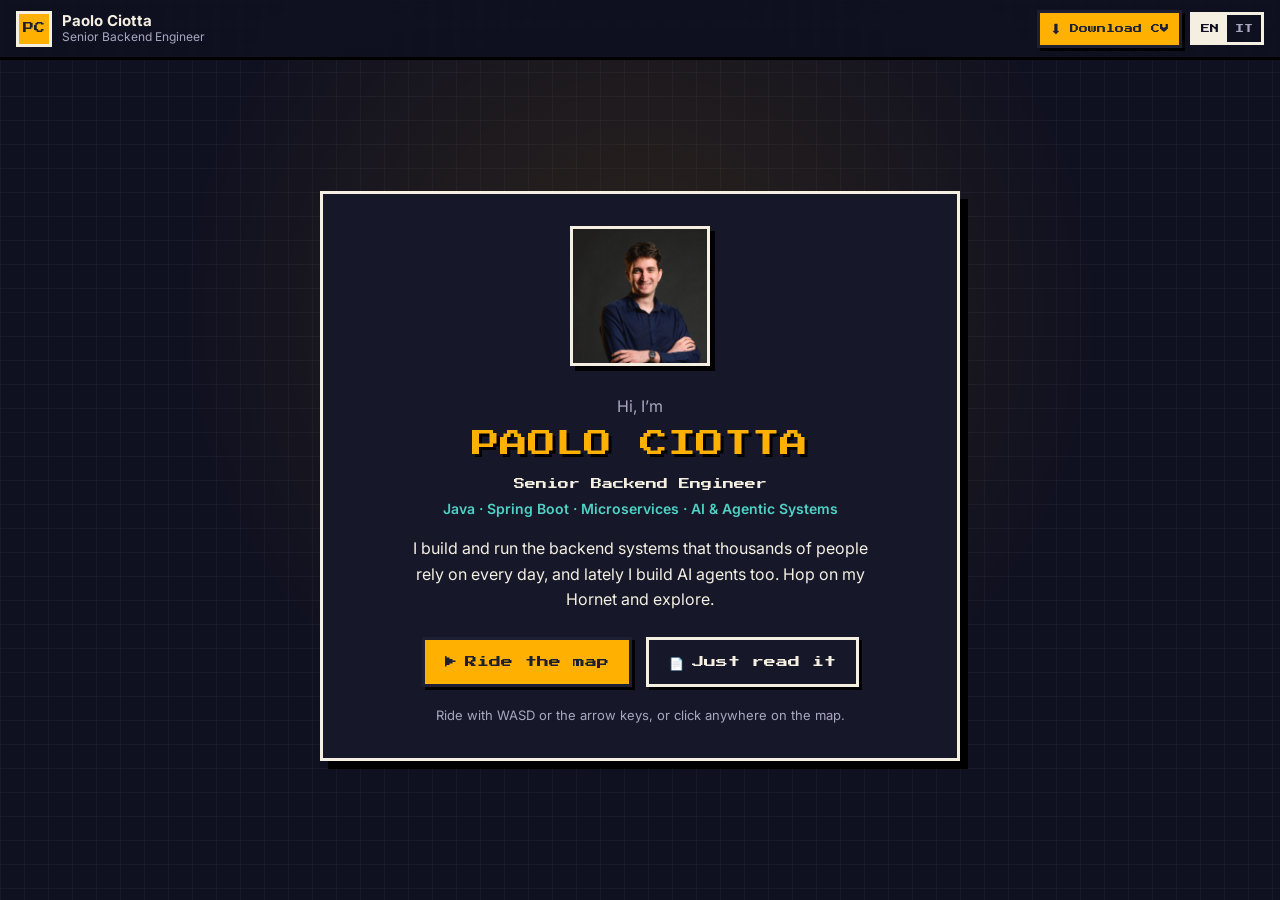
==== index.html @ 4929df4e "Personal website: pixel-art map, case studies and AI assistant - Static site (vanilla JS + Canvas): " ====
<!doctype html>
<html lang="en">
<head>
  <meta charset="utf-8">
  <meta name="viewport" content="width=device-width, initial-scale=1, viewport-fit=cover">
  <title>Paolo Ciotta · Senior Backend Engineer</title>
  <meta name="description" content="Paolo Ciotta, Senior Backend Engineer: Java, Spring Boot, microservices, AI and agentic systems. Ride a Hornet 750 around the map to discover experience, projects and passions.">
  <meta property="og:title" content="Paolo Ciotta · Senior Backend Engineer">
  <meta property="og:description" content="Java · Spring Boot · Microservices · AI & Agentic Systems. Hop on the bike and explore.">
  <meta property="og:image" content="assets/img/og.jpg">
  <meta property="og:type" content="website">
  <meta name="theme-color" content="#0f1020">
  <link rel="icon" href="data:image/svg+xml,<svg xmlns='http://www.w3.org/2000/svg' viewBox='0 0 100 100'><text y='.9em' font-size='90'>🏍️</text></svg>">
  <link rel="preconnect" href="https://fonts.googleapis.com">
  <link rel="preconnect" href="https://fonts.gstatic.com" crossorigin>
  <link href="https://fonts.googleapis.com/css2?family=Inter:wght@400;500;600;700&family=Press+Start+2P&display=swap" rel="stylesheet">
  <link rel="stylesheet" href="css/style.css">
</head>
<body class="mode-start">

  <!-- Top bar: always visible -->
  <header class="topbar">
    <a class="brand" href="#" data-action="home" aria-label="Paolo Ciotta">
      <span class="brand-mark">PC</span>
      <span class="brand-text"><strong>Paolo Ciotta</strong><small data-i18n="role"></small></span>
    </a>
    <nav class="topbar-actions">
      <button class="btn btn-ghost only-game" data-action="menu" aria-haspopup="true"><span aria-hidden="true">🗺️</span> <span class="lbl" data-i18n="map"></span></button>
      <button class="btn btn-ghost only-game" data-action="classic"><span aria-hidden="true">📄</span> <span class="lbl" data-i18n="classic"></span></button>
      <button class="btn btn-ghost only-classic" data-action="ride"><span aria-hidden="true">🏍️</span> <span class="lbl" data-i18n="ride"></span></button>
      <a class="btn btn-accent" data-cv download><span aria-hidden="true">⬇</span> <span class="lbl" data-i18n="cv"></span></a>
      <div class="lang" role="group" aria-label="Language">
        <button data-lang="en">EN</button><button data-lang="it">IT</button>
      </div>
    </nav>
  </header>

  <!-- Start screen -->
  <section class="start" id="start" aria-labelledby="start-title">
    <div class="start-card">
      <img class="start-photo" src="assets/img/paolo.jpg" alt="Paolo Ciotta" width="140" height="140">
      <p class="start-kicker" data-i18n="hello"></p>
      <h1 id="start-title">PAOLO CIOTTA</h1>
      <p class="start-role" data-i18n="role"></p>
      <p class="start-stack">Java · Spring Boot · Microservices · AI &amp; Agentic Systems</p>
      <p class="start-pitch" data-i18n="pitch"></p>
      <div class="start-buttons">
        <button class="btn btn-accent btn-big" data-action="ride">▶ <span data-i18n="rideCta"></span></button>
        <button class="btn btn-ghost btn-big" data-action="classic">📄 <span data-i18n="classicCta"></span></button>
      </div>
      <p class="start-hint" data-i18n-device="startHint"></p>
    </div>
  </section>

  <!-- Game -->
  <section class="game" id="game" aria-label="Interactive map">
    <canvas id="world" tabindex="0" aria-label="Map with a motorbike you can ride to the sections of the site"></canvas>
    <div class="hud">
      <div class="hud-progress"><span data-i18n="discovered"></span> <strong id="progress">0/0</strong></div>
      <div class="hud-hint" data-i18n-device="hint"></div>
    </div>
    <button class="prompt" id="prompt" hidden></button>
    <canvas id="minimap" width="200" height="138" aria-label="Minimap"></canvas>
    <div class="toast" id="toast" role="status" hidden></div>
  </section>

  <!-- Fast-travel menu -->
  <div class="menu" id="menu" hidden>
    <div class="menu-card" role="dialog" aria-modal="true" aria-labelledby="menu-title">
      <div class="menu-head"><h2 id="menu-title" data-i18n="menuTitle"></h2><button class="x" data-action="close-menu" aria-label="Close">✕</button></div>
      <ul id="menu-list"></ul>
    </div>
  </div>

  <!-- Section panel (opens from the map) -->
  <div class="panel-wrap" id="panel" hidden>
    <article class="panel" role="dialog" aria-modal="true" aria-labelledby="panel-title">
      <header class="panel-head">
        <span class="panel-icon" id="panel-icon" aria-hidden="true"></span>
        <h2 id="panel-title"></h2>
        <button class="x" data-action="close-panel" aria-label="Close">✕</button>
      </header>
      <div class="panel-body content" id="panel-body"></div>
      <footer class="panel-foot">
        <button class="btn btn-ghost" data-action="close-panel">← <span data-i18n="backToMap"></span></button>
        <button class="btn btn-accent" data-action="next-zone"><span data-i18n="nextStop"></span> →</button>
      </footer>
    </article>
  </div>

  <!-- Classic, scrollable version of everything -->
  <main class="classic" id="classic">
    <div class="classic-inner">
      <nav class="classic-nav" id="classic-nav" aria-label="Sections"></nav>
      <div id="classic-sections" class="content"></div>
      <footer class="classic-foot">© <span id="year"></span> Paolo Ciotta · <span data-i18n="madeWith"></span></footer>
    </div>
  </main>

  <!-- "Ask about me": AI assistant (shown only when the backend is available) -->
  <button class="ask-fab" id="ask-fab" hidden><span aria-hidden="true">💬</span> <span data-i18n="ask"></span></button>
  <aside class="ask" id="ask" role="dialog" aria-labelledby="ask-title" hidden>
    <header class="ask-head">
      <div>
        <h2 id="ask-title" data-i18n="askTitle"></h2>
        <p data-i18n="askSub"></p>
      </div>
      <button class="x" aria-label="Close">✕</button>
    </header>
    <div class="ask-log" id="ask-log" aria-live="polite"></div>
    <div class="ask-suggest" id="ask-suggest"></div>
    <form class="ask-form" id="ask-form">
      <input id="ask-input" type="text" maxlength="500" autocomplete="off" aria-label="Question">
      <button class="btn btn-accent" type="submit" data-i18n="askSend"></button>
    </form>
    <p class="ask-note" data-i18n="askNote"></p>
  </aside>

  <noscript>
    <div style="padding:24px;color:#fff;font-family:sans-serif">
      Paolo Ciotta · Senior Backend Engineer ·
      <a style="color:#ffb000" href="mailto:paolociotta1@gmail.com">paolociotta1@gmail.com</a> ·
      <a style="color:#ffb000" href="https://www.linkedin.com/in/paolo-ciotta/">LinkedIn</a> ·
      <a style="color:#ffb000" href="assets/cv/Paolo_Ciotta_CV_EN.pdf">CV (PDF)</a>
    </div>
  </noscript>

  <script src="js/config.js"></script>
  <script src="js/content.js"></script>
  <script src="js/game.js"></script>
  <script src="js/assistant.js"></script>
  <script src="js/app.js"></script>
</body>
</html>
---- css/style.css ----
:root {
  --bg: #0f1020;
  --bg-2: #161829;
  --bg-3: #1f2238;
  --line: #2e3252;
  --ink: #f4efe1;
  --muted: #a9a6c0;
  --accent: #ffb000;
  --accent-ink: #1d1f33;
  --teal: #4fd1c5;
  --pink: #ff4fd8;
  --green: #3ddc84;
  --pixel: "Press Start 2P", ui-monospace, monospace;
  --sans: "Inter", system-ui, -apple-system, "Segoe UI", Roboto, sans-serif;
  --topbar: 60px;
  --shadow: 5px 5px 0 #000;
}

* { box-sizing: border-box; }
html, body { margin: 0; }
body {
  background: var(--bg);
  color: var(--ink);
  font: 16px/1.6 var(--sans);
  -webkit-font-smoothing: antialiased;
}
a { color: var(--accent); }
a:hover { color: #ffd166; }
:focus-visible { outline: 3px solid var(--teal); outline-offset: 2px; }
[hidden] { display: none !important; }

/* ------------------------------------------------------------ buttons */
.btn {
  display: inline-flex; align-items: center; gap: 8px;
  font: 10px/1 var(--pixel);
  padding: 11px 14px;
  color: var(--ink); background: var(--bg-3);
  border: 3px solid var(--ink);
  box-shadow: 3px 3px 0 #000;
  cursor: pointer; text-decoration: none; white-space: nowrap;
  transition: transform .08s, box-shadow .08s;
}
.btn:hover { transform: translate(-1px, -1px); box-shadow: 4px 4px 0 #000; color: var(--ink); }
.btn:active { transform: translate(2px, 2px); box-shadow: 1px 1px 0 #000; }
.btn > span[aria-hidden] { font: 14px/1 var(--sans); }
.btn-accent { background: var(--accent); color: var(--accent-ink); border-color: var(--accent-ink); }
.btn-accent:hover { color: var(--accent-ink); background: #ffc23d; }
.btn-ghost { background: transparent; }
.btn-big { font-size: 12px; padding: 16px 20px; }
.x {
  width: 36px; height: 36px; flex: none;
  font: 14px/1 var(--pixel); color: var(--ink);
  background: transparent; border: 3px solid var(--ink); cursor: pointer;
}
.x:hover { background: var(--accent); color: var(--accent-ink); }
kbd {
  font: 9px/1 var(--pixel); padding: 3px 5px; margin-left: 6px;
  border: 2px solid currentColor; border-radius: 2px;
}

/* ------------------------------------------------------------ top bar */
.topbar {
  position: fixed; inset: 0 0 auto 0; z-index: 30; height: var(--topbar);
  display: flex; align-items: center; justify-content: space-between; gap: 12px;
  padding: 0 16px;
  background: rgba(15, 16, 32, .94);
  border-bottom: 3px solid #000;
  backdrop-filter: blur(6px);
}
.brand { display: flex; align-items: center; gap: 10px; color: var(--ink); text-decoration: none; min-width: 0; }
.brand-mark {
  display: grid; place-items: center; width: 36px; height: 36px; flex: none;
  font: 11px/1 var(--pixel); background: var(--accent); color: var(--accent-ink);
  border: 3px solid var(--ink);
}
.brand-text { display: flex; flex-direction: column; line-height: 1.2; min-width: 0; }
.brand-text strong { font-size: 15px; }
.brand-text small { color: var(--muted); font-size: 12px; white-space: nowrap; overflow: hidden; text-overflow: ellipsis; }
.topbar-actions { display: flex; align-items: center; gap: 8px; }
.topbar .btn { padding: 9px 10px; font-size: 9px; }
.lang { display: flex; border: 3px solid var(--ink); }
.lang button {
  font: 9px/1 var(--pixel); padding: 9px 8px; border: 0; cursor: pointer;
  background: transparent; color: var(--muted);
}
.lang button[aria-pressed="true"] { background: var(--ink); color: var(--bg); }

.only-game, .only-classic { display: none; }
.mode-game .only-game, .mode-classic .only-classic { display: inline-flex; }

/* ------------------------------------------------------------ start screen */
.start { display: none; }
.mode-start .start {
  display: grid; place-items: center;
  min-height: 100vh; min-height: 100dvh;
  padding: calc(var(--topbar) + 24px) 16px 32px;
  background:
    radial-gradient(circle at 50% 35%, rgba(255, 176, 0, .12), transparent 55%),
    linear-gradient(rgba(255,255,255,.035) 1px, transparent 1px) 0 0 / 24px 24px,
    linear-gradient(90deg, rgba(255,255,255,.035) 1px, transparent 1px) 0 0 / 24px 24px,
    var(--bg);
}
.start-card {
  width: min(640px, 100%); text-align: center;
  padding: 32px 24px; background: var(--bg-2);
  border: 3px solid var(--ink); box-shadow: 8px 8px 0 #000;
}
.start-photo {
  width: 140px; height: 140px; object-fit: cover;
  border: 3px solid var(--ink); box-shadow: var(--shadow);
  image-rendering: auto;
}
.start-kicker { margin: 20px 0 6px; color: var(--muted); }
.start h1 { font: 28px/1.3 var(--pixel); margin: 0; color: var(--accent); text-shadow: 3px 3px 0 #000; }
.start-role { font: 11px/1.6 var(--pixel); margin: 14px 0 4px; }
.start-stack { color: var(--teal); font-weight: 600; margin: 0 0 16px; font-size: 14px; }
.start-pitch { max-width: 48ch; margin: 0 auto 24px; }
.start-buttons { display: flex; gap: 14px; justify-content: center; flex-wrap: wrap; }
.start-hint { color: var(--muted); font-size: 13px; margin: 18px 0 0; }

/* ------------------------------------------------------------ game */
.game { display: none; }
.mode-game { overflow: hidden; }
.mode-game .game { display: block; position: fixed; inset: var(--topbar) 0 0 0; }
#world {
  display: block; width: 100%; height: 100%;
  image-rendering: pixelated; image-rendering: crisp-edges;
  cursor: crosshair; touch-action: none; outline: none;
}
.hud {
  position: absolute; top: 12px; left: 12px; right: 230px;
  display: flex; flex-wrap: wrap; gap: 8px; align-items: center; pointer-events: none;
}
.hud > div {
  background: rgba(15, 16, 32, .85); border: 3px solid #000;
  padding: 7px 10px; font-size: 13px;
}
.hud-progress { font: 9px/1.4 var(--pixel); }
.hud-progress strong { color: var(--accent); }
.hud-hint { color: var(--muted); }
#minimap {
  position: absolute; right: 12px; bottom: 12px;
  width: 200px; height: 138px;
  border: 3px solid var(--ink); box-shadow: var(--shadow);
  background: #2f6b35; cursor: pointer; touch-action: none;
}
.prompt {
  position: absolute; left: 50%; bottom: 24px; transform: translateX(-50%);
  max-width: calc(100% - 250px);
  font: 15px/1.3 var(--sans); padding: 14px 20px;
  color: var(--accent-ink); background: var(--accent);
  border: 3px solid var(--accent-ink); box-shadow: var(--shadow);
  cursor: pointer; animation: bob 1.2s ease-in-out infinite;
}
.prompt b { font-weight: 700; }
@keyframes bob { 50% { transform: translate(-50%, -4px); } }
.toast {
  position: absolute; top: 64px; left: 50%; transform: translateX(-50%);
  width: max-content; max-width: calc(100% - 32px);
  padding: 12px 16px; background: var(--bg-2); border: 3px solid var(--green); box-shadow: var(--shadow);
}

/* ------------------------------------------------------------ overlays: menu + panel */
.menu, .panel-wrap {
  position: fixed; inset: 0; z-index: 40;
  display: grid; place-items: center; padding: calc(var(--topbar) + 12px) 16px 16px;
  background: rgba(5, 6, 15, .72);
}
.menu-card, .panel {
  width: min(760px, 100%); max-height: calc(100dvh - var(--topbar) - 28px);
  display: flex; flex-direction: column;
  background: var(--bg-2); border: 3px solid var(--ink); box-shadow: 8px 8px 0 #000;
  animation: pop .16s ease-out;
}
.menu-card { width: min(520px, 100%); }
@keyframes pop { from { transform: scale(.96); opacity: 0; } }
.menu-head, .panel-head {
  display: flex; align-items: center; gap: 12px;
  padding: 14px 16px; border-bottom: 3px solid var(--line);
}
.menu-head h2, .panel-head h2 { flex: 1; margin: 0; font: 13px/1.5 var(--pixel); color: var(--accent); }
.panel-icon { font-size: 26px; }
.panel-body { overflow-y: auto; padding: 20px 22px; overscroll-behavior: contain; }
.panel-foot {
  display: flex; justify-content: space-between; gap: 10px; flex-wrap: wrap;
  padding: 12px 16px; border-top: 3px solid var(--line);
}
#menu-list { list-style: none; margin: 0; padding: 10px; overflow-y: auto; }
#menu-list button {
  width: 100%; display: flex; align-items: center; gap: 12px; text-align: left;
  padding: 10px 12px; margin: 0 0 6px;
  color: var(--ink); background: var(--bg-3); border: 2px solid var(--line); cursor: pointer;
  font: 15px/1.3 var(--sans);
}
#menu-list button:hover { border-color: var(--accent); }
.mi-icon { font-size: 22px; }
.mi-text { flex: 1; display: flex; flex-direction: column; }
.mi-text small { font: 8px/1.6 var(--pixel); color: var(--muted); margin-top: 4px; }
.mi-state { font: 10px/1 var(--pixel); color: var(--accent); }

/* ------------------------------------------------------------ classic view */
.classic { display: none; }
.mode-classic .classic { display: block; padding: calc(var(--topbar) + 24px) 16px 40px; }
.classic-inner { max-width: 860px; margin: 0 auto; }
.classic-nav {
  display: flex; flex-wrap: wrap; gap: 8px; margin-bottom: 28px;
}
.classic-nav a {
  display: inline-flex; gap: 6px; align-items: center;
  padding: 6px 10px; font-size: 14px; color: var(--ink); text-decoration: none;
  background: var(--bg-2); border: 2px solid var(--line);
}
.classic-nav a:hover { border-color: var(--accent); }
.csec {
  scroll-margin-top: calc(var(--topbar) + 16px);
  margin: 0 0 28px; padding: 24px;
  background: var(--bg-2); border: 3px solid var(--ink); box-shadow: var(--shadow);
}
.csec > h2 { display: flex; gap: 12px; align-items: center; margin: 0 0 16px; font: 15px/1.5 var(--pixel); color: var(--accent); }
.csec-icon { font-size: 24px; }
.classic-foot { text-align: center; color: var(--muted); font-size: 13px; }

/* ------------------------------------------------------------ section content (panel + classic) */
.content p { margin: 0 0 14px; }
.content h3 { font-size: 17px; margin: 0 0 8px; }
.content h4 { font-size: 14px; margin: 14px 0 6px; color: var(--teal); font-weight: 600; }
.content ul { margin: 0 0 14px; padding-left: 20px; }
.content li { margin-bottom: 6px; }
.content li::marker { color: var(--accent); }
.content strong { color: #fff; }
.lead { font-size: 18px; line-height: 1.55; }
.meta, .note { color: var(--muted); font-size: 14px; }
.period { color: var(--muted); font-size: 13px; white-space: nowrap; }

.about-head { display: flex; gap: 18px; align-items: center; margin-bottom: 18px; }
.about-head img { width: 110px; height: 110px; object-fit: cover; flex: none; border: 3px solid var(--ink); box-shadow: 4px 4px 0 #000; }
.about-head .lead { margin-bottom: 8px; }

.stats { display: grid; grid-template-columns: repeat(4, 1fr); gap: 10px; margin: 0 0 18px; }
.stat { padding: 12px; background: var(--bg-3); border: 2px solid var(--line); }
.stat b { display: block; font: 15px/1.4 var(--pixel); color: var(--accent); margin-bottom: 6px; }
.stat span { font-size: 13px; color: var(--muted); line-height: 1.35; display: block; }

.tags { display: flex; flex-wrap: wrap; gap: 6px; margin: 4px 0 14px; }
.tags span {
  font-size: 12.5px; padding: 3px 8px; line-height: 1.5;
  background: rgba(79, 209, 197, .1); color: var(--teal); border: 1px solid rgba(79, 209, 197, .4);
}

.job, .card {
  padding: 16px 18px; margin: 0 0 16px;
  background: var(--bg-3); border: 2px solid var(--line);
}
.job-head, .card-head { display: flex; flex-wrap: wrap; align-items: baseline; justify-content: space-between; gap: 4px 12px; margin-bottom: 6px; }
.job-head h3, .card-head h3 { margin: 0; }

.skill-groups { display: grid; grid-template-columns: repeat(2, 1fr); gap: 12px; }
.skill-group { padding: 12px 14px; background: var(--bg-3); border: 2px solid var(--line); }
.skill-group h3 { font: 9px/1.6 var(--pixel); color: var(--accent); margin: 0 0 8px; text-transform: uppercase; }
.skill-group .tags { margin: 0; }

.cert-grid, .contact-grid { display: grid; grid-template-columns: repeat(2, 1fr); gap: 10px; }
.cert, .contact {
  display: flex; gap: 12px; align-items: center;
  padding: 12px 14px; background: var(--bg-3); border: 2px solid var(--line);
}
.cert span, .contact span { font-size: 24px; }
.cert b, .contact b { display: block; line-height: 1.35; }
.cert small, .contact small { color: var(--muted); font-size: 13px; word-break: break-all; }
.contact { color: var(--ink); text-decoration: none; transition: border-color .1s, transform .1s; }
.contact:hover { color: var(--ink); border-color: var(--accent); transform: translate(-1px, -1px); }
.contact.cv { background: var(--accent); color: var(--accent-ink); border-color: var(--accent-ink); }
.contact.cv small { color: var(--accent-ink); }

.statbars { margin: 0 0 16px; padding: 14px; background: var(--bg-3); border: 2px solid var(--line); }
.statbar { display: grid; grid-template-columns: 110px 1fr 100px; gap: 10px; align-items: center; margin: 6px 0; font-size: 14px; }
.statbar b { font: 9px/1 var(--pixel); color: var(--accent); text-align: right; }
.bar { height: 12px; background: #0b0c18; border: 2px solid var(--line); }
.bar i { display: block; height: 100%; background: repeating-linear-gradient(90deg, var(--accent) 0 6px, #e29a00 6px 8px); }

.callout { padding: 12px 14px; margin: 0 0 14px; border-left: 4px solid var(--accent); background: rgba(255, 176, 0, .08); }

.carts { display: grid; grid-template-columns: repeat(3, 1fr); gap: 12px; margin-bottom: 14px; }
.cart { padding: 14px; border: 3px solid #000; box-shadow: 4px 4px 0 #000; color: #fff; }
.cart b { display: block; font: 11px/1.4 var(--pixel); margin-bottom: 10px; }
.cart p { margin: 0; font-size: 14px; }
.cart.c1 { background: linear-gradient(160deg, #6b2fa3, #3d1a63); }
.cart.c2 { background: linear-gradient(160deg, #1f7a5a, #0f4433); }
.cart.c3 { background: linear-gradient(160deg, #a6402b, #5c2116); }

.quests { display: grid; gap: 10px; }
.quest { display: flex; gap: 14px; padding: 12px 14px; background: var(--bg-3); border: 2px solid var(--line); }
.quest > span { font-size: 24px; }
.quest h3 { font-size: 16px; margin: 0 0 4px; }
.quest p { margin: 0; color: #dcd8e8; font-size: 15px; }

.content h3.sub { font: 11px/1.6 var(--pixel); color: var(--accent); margin: 24px 0 12px; }
.passion { padding: 14px 16px; margin: 0 0 12px; background: var(--bg-3); border: 2px solid var(--line); }
.passion h3 { margin: 0 0 6px; }
.passion p:last-child, .passion .statbars:last-child { margin-bottom: 0; }
.passion .statbars { padding: 10px 0 0; border: 0; background: none; }

/* case studies */
.case { margin: 0 0 12px; background: var(--bg-3); border: 2px solid var(--line); }
.case[open] { border-color: var(--accent); }
.case { scroll-margin-top: 12px; }
.mode-classic .case { scroll-margin-top: calc(var(--topbar) + 12px); }
.case.flash { animation: flash 1.6s ease-out; }
@keyframes flash { 0%, 40% { box-shadow: 0 0 0 4px var(--teal); } 100% { box-shadow: 0 0 0 0 transparent; } }
.case summary {
  display: flex; align-items: center; gap: 12px; padding: 14px 16px;
  cursor: pointer; list-style: none;
}
.case summary::-webkit-details-marker { display: none; }
.case-icon { font-size: 24px; }
.case-title { flex: 1; display: flex; flex-direction: column; gap: 4px; }
.case-title b { font-size: 16px; line-height: 1.35; }
.case-title small { color: var(--green); font-size: 13.5px; }
.case-chev { font: 12px/1 var(--pixel); color: var(--accent); transition: transform .15s; }
.case[open] .case-chev { transform: rotate(90deg); }
.case-body { padding: 0 16px 6px; }
.case-body h4 { margin-top: 16px; }

/* diagrams */
.diagram { margin: 4px 0 8px; padding: 12px; background: #0b0c18; border: 2px solid var(--line); overflow-x: auto; }
.diagram svg { display: block; width: 100%; min-width: 440px; height: auto; }
.d-box rect { fill: var(--bg-2); stroke: var(--ink); stroke-width: 2; }
.d-box.hl rect { fill: rgba(255, 176, 0, .14); stroke: var(--accent); }
.d-box.ok rect { fill: rgba(61, 220, 132, .12); stroke: var(--green); }
.d-box.bad rect { fill: rgba(255, 93, 115, .12); stroke: #ff5d73; }
.d-box text { fill: var(--ink); font: 600 12.5px var(--sans); text-anchor: middle; dominant-baseline: middle; }
.d-arrow line { stroke: var(--muted); stroke-width: 2; }
.d-arrow.bad line { stroke: #ff5d73; }
.d-arrow.ok line { stroke: var(--green); }
.d-arrow.dash line { stroke-dasharray: 5 4; }
.d-arrow text { fill: var(--muted); font: 11.5px var(--sans); text-anchor: middle; }
.d-head { fill: var(--muted); }
.d-head.bad { fill: #ff5d73; }
.d-head.ok { fill: var(--green); }
.d-note { fill: var(--muted); font: 12px var(--sans); text-anchor: middle; }
.d-note.ok { fill: var(--green); }
.d-note.bad { fill: #ff5d73; }
text.d-note[x="10"] { text-anchor: start; font: 9px var(--pixel); }

/* ------------------------------------------------------------ "Ask about me" assistant */
.ask-fab {
  position: fixed; right: 16px; bottom: 16px; z-index: 35;
  display: inline-flex; align-items: center; gap: 8px;
  font: 15px/1 var(--sans); font-weight: 600; padding: 13px 16px;
  color: var(--accent-ink); background: var(--teal);
  border: 3px solid var(--accent-ink); box-shadow: var(--shadow); cursor: pointer;
}
.ask-fab:hover { transform: translate(-1px, -1px); }
.mode-game .ask-fab { top: calc(var(--topbar) + 12px); bottom: auto; right: 12px; }
.ask-open .ask-fab { display: none; }

.ask {
  position: fixed; z-index: 45; top: var(--topbar); right: 0; bottom: 0;
  width: min(420px, 100%);
  display: flex; flex-direction: column;
  background: var(--bg-2); border-left: 3px solid var(--ink); box-shadow: -6px 0 0 #000;
  animation: slidein .18s ease-out;
}
@keyframes slidein { from { transform: translateX(30px); opacity: 0; } }
.ask-head { display: flex; gap: 12px; align-items: flex-start; padding: 14px 16px; border-bottom: 3px solid var(--line); }
.ask-head div { flex: 1; }
.ask-head h2 { margin: 0 0 4px; font: 12px/1.5 var(--pixel); color: var(--teal); }
.ask-head p { margin: 0; color: var(--muted); font-size: 13px; }
.ask-log { flex: 1; overflow-y: auto; padding: 14px 16px; display: flex; flex-direction: column; gap: 10px; overscroll-behavior: contain; }
.msg { max-width: 92%; padding: 10px 12px; font-size: 15px; line-height: 1.5; border: 2px solid var(--line); }
.msg p { margin: 0 0 6px; }
.msg p:last-child { margin-bottom: 0; }
.msg ul { margin: 4px 0 6px; padding-left: 18px; }
.msg strong { color: #fff; }
.msg-assistant { align-self: flex-start; background: var(--bg-3); }
.msg-user { align-self: flex-end; background: rgba(79, 209, 197, .14); border-color: rgba(79, 209, 197, .5); }
.msg.typing { color: var(--muted); animation: blink 1s steps(2) infinite; }
@keyframes blink { 50% { opacity: .5; } }
.msg-go { margin-top: 8px; font-size: 9px; padding: 8px 10px; }
.ask-suggest { display: flex; flex-wrap: wrap; gap: 6px; padding: 0 16px 10px; }
.ask-suggest button {
  font: 13px/1.3 var(--sans); padding: 6px 10px; cursor: pointer; text-align: left;
  color: var(--ink); background: transparent; border: 2px dashed var(--line);
}
.ask-suggest button:hover { border-color: var(--teal); color: var(--teal); }
.ask-form { display: flex; gap: 8px; padding: 12px 16px; border-top: 3px solid var(--line); }
.ask-form input {
  flex: 1; min-width: 0; font: 15px var(--sans); padding: 10px 12px;
  color: var(--ink); background: #0b0c18; border: 2px solid var(--line);
}
.ask-form input:focus { outline: none; border-color: var(--teal); }
.ask-form.busy button { opacity: .5; pointer-events: none; }
.ask-note { margin: 0; padding: 0 16px 12px; color: var(--muted); font-size: 12px; }

/* ------------------------------------------------------------ small screens */
@media (max-width: 760px) {
  :root { --topbar: 56px; }
  .topbar { padding: 0 10px; gap: 8px; }
  .brand-text small { display: none; }
  .brand-text strong { font-size: 13px; }
  .topbar .btn .lbl { display: none; }
  .topbar .btn { padding: 9px; font-size: 12px; }
  .hud { right: 12px; }
  .hud-hint { display: none; }
  #minimap { width: 130px; height: 90px; right: 10px; bottom: 10px; }
  .prompt { left: 10px; right: 150px; transform: none; max-width: none; bottom: 14px; font-size: 14px; padding: 12px 14px; animation: none; }
  .start h1 { font-size: 20px; }
  .start-card { padding: 24px 16px; }
  .stats { grid-template-columns: repeat(2, 1fr); }
  .skill-groups, .cert-grid, .contact-grid, .carts { grid-template-columns: 1fr; }
  .statbar { grid-template-columns: 80px 1fr 80px; font-size: 13px; }
  .about-head { flex-direction: column; align-items: flex-start; }
  .panel-body { padding: 16px; }
  .csec { padding: 18px 12px; }
  .case summary { padding: 12px 10px; }
  .case-body { padding: 0 10px 4px; }
  .diagram { padding: 6px; margin-left: -4px; margin-right: -4px; }
  .diagram svg { min-width: 400px; }
  .ask { border-left: 0; box-shadow: none; }
  .ask-fab { padding: 11px 13px; font-size: 14px; }
  .mode-game .ask-fab { top: calc(var(--topbar) + 56px); }
  .menu, .panel-wrap { padding: calc(var(--topbar) + 8px) 8px 8px; }
}
@media (max-width: 380px) {
  .brand-text { display: none; }
}
@media (prefers-reduced-motion: reduce) {
  *, *::before, *::after { animation: none !important; transition: none !important; scroll-behavior: auto !important; }
}
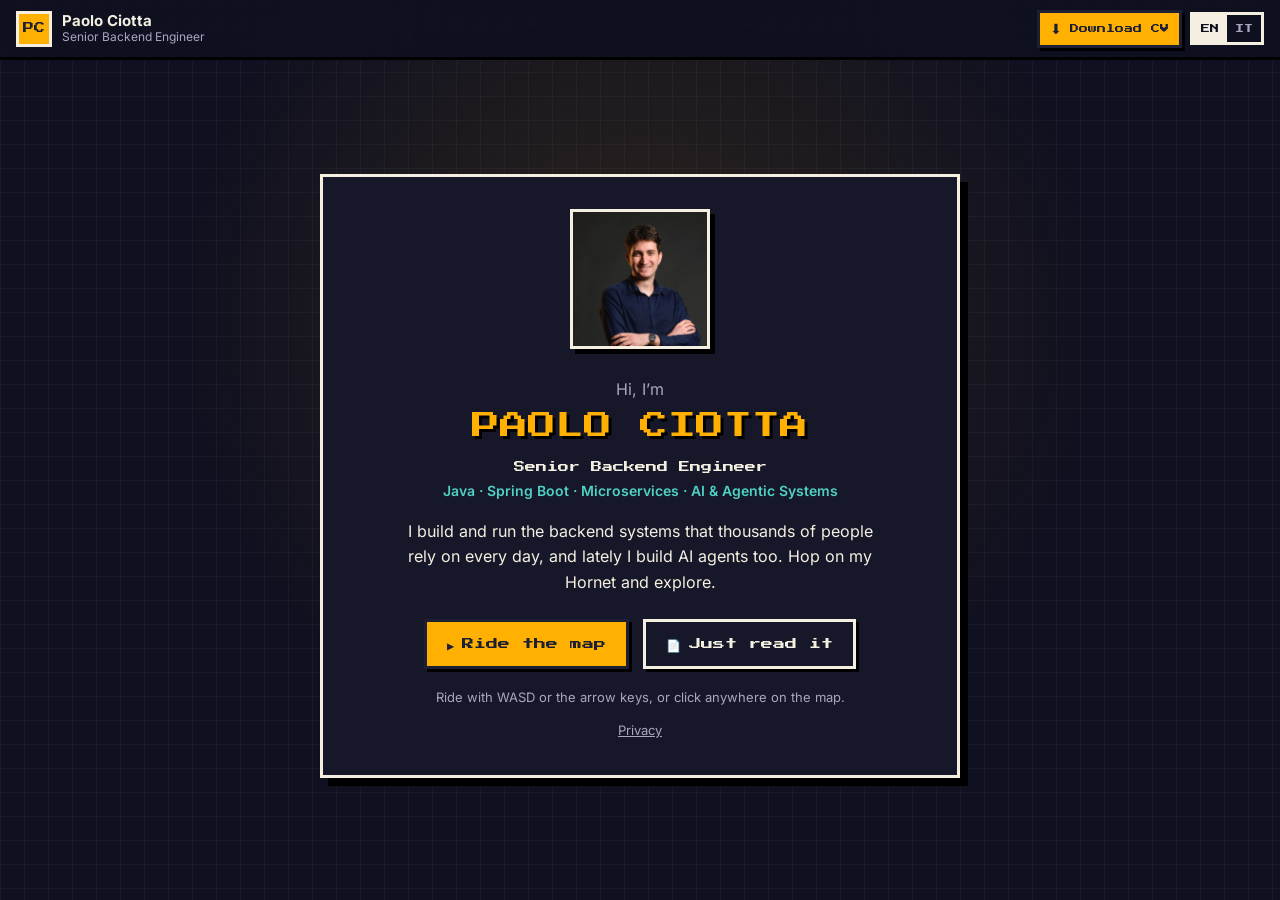
==== commit 0668455f: "Production setup: VPS with Caddy, privacy page, self-hosted fonts - compose.prod.yml + deploy/Caddyf" ====
--- a/index.html
+++ b/index.html
@@ -11,9 +11,9 @@
   <meta property="og:type" content="website">
   <meta name="theme-color" content="#0f1020">
   <link rel="icon" href="data:image/svg+xml,<svg xmlns='http://www.w3.org/2000/svg' viewBox='0 0 100 100'><text y='.9em' font-size='90'>🏍️</text></svg>">
-  <link rel="preconnect" href="https://fonts.googleapis.com">
-  <link rel="preconnect" href="https://fonts.gstatic.com" crossorigin>
-  <link href="https://fonts.googleapis.com/css2?family=Inter:wght@400;500;600;700&family=Press+Start+2P&display=swap" rel="stylesheet">
+  <link rel="preload" href="assets/fonts/press-start-2p-latin.woff2" as="font" type="font/woff2" crossorigin>
+  <link rel="preload" href="assets/fonts/inter-latin.woff2" as="font" type="font/woff2" crossorigin>
+  <link rel="stylesheet" href="css/fonts.css">
   <link rel="stylesheet" href="css/style.css">
 </head>
 <body class="mode-start">
@@ -49,6 +49,7 @@
         <button class="btn btn-ghost btn-big" data-action="classic">📄 <span data-i18n="classicCta"></span></button>
       </div>
       <p class="start-hint" data-i18n-device="startHint"></p>
+      <a class="privacy-link" href="privacy.html" data-i18n="privacy"></a>
     </div>
   </section>
 
@@ -93,7 +94,7 @@
     <div class="classic-inner">
       <nav class="classic-nav" id="classic-nav" aria-label="Sections"></nav>
       <div id="classic-sections" class="content"></div>
-      <footer class="classic-foot">© <span id="year"></span> Paolo Ciotta · <span data-i18n="madeWith"></span></footer>
+      <footer class="classic-foot">© <span id="year"></span> Paolo Ciotta · <span data-i18n="madeWith"></span> · <a class="privacy-link" href="privacy.html" data-i18n="privacy"></a></footer>
     </div>
   </main>
 
@@ -113,7 +114,7 @@
       <input id="ask-input" type="text" maxlength="500" autocomplete="off" aria-label="Question">
       <button class="btn btn-accent" type="submit" data-i18n="askSend"></button>
     </form>
-    <p class="ask-note" data-i18n="askNote"></p>
+    <p class="ask-note"><span data-i18n="askNote"></span> <a href="privacy.html" target="_blank" rel="noopener" data-i18n="privacy"></a></p>
   </aside>
 
   <noscript>
@@ -129,6 +130,7 @@
   <script src="js/content.js"></script>
   <script src="js/game.js"></script>
   <script src="js/assistant.js"></script>
+  <script src="js/github.js"></script>
   <script src="js/app.js"></script>
 </body>
 </html>
--- a/css/fonts.css
+++ b/css/fonts.css
@@ -0,0 +1,41 @@
+/* Self-hosted fonts (SIL Open Font License): no requests to Google, no visitor IPs shared. */
+
+/* Inter, latin-ext */
+@font-face {
+  font-family: 'Inter';
+  font-style: normal;
+  font-weight: 400 700;
+  font-display: swap;
+  src: url('../assets/fonts/inter-latin-ext.woff2') format('woff2');
+  unicode-range: U+0100-02BA, U+02BD-02C5, U+02C7-02CC, U+02CE-02D7, U+02DD-02FF, U+0304, U+0308, U+0329, U+1D00-1DBF, U+1E00-1E9F, U+1EF2-1EFF, U+2020, U+20A0-20AB, U+20AD-20C4, U+2113, U+2C60-2C7F, U+A720-A7FF;
+}
+
+/* Inter, latin */
+@font-face {
+  font-family: 'Inter';
+  font-style: normal;
+  font-weight: 400 700;
+  font-display: swap;
+  src: url('../assets/fonts/inter-latin.woff2') format('woff2');
+  unicode-range: U+0000-00FF, U+0131, U+0152-0153, U+02BB-02BC, U+02C6, U+02DA, U+02DC, U+0304, U+0308, U+0329, U+2000-206F, U+20AC, U+2122, U+2191, U+2193, U+2212, U+2215, U+FEFF, U+FFFD;
+}
+
+/* Press Start 2P, latin-ext */
+@font-face {
+  font-family: 'Press Start 2P';
+  font-style: normal;
+  font-weight: 400;
+  font-display: swap;
+  src: url('../assets/fonts/press-start-2p-latin-ext.woff2') format('woff2');
+  unicode-range: U+0100-02BA, U+02BD-02C5, U+02C7-02CC, U+02CE-02D7, U+02DD-02FF, U+0304, U+0308, U+0329, U+1D00-1DBF, U+1E00-1E9F, U+1EF2-1EFF, U+2020, U+20A0-20AB, U+20AD-20C4, U+2113, U+2C60-2C7F, U+A720-A7FF;
+}
+
+/* Press Start 2P, latin */
+@font-face {
+  font-family: 'Press Start 2P';
+  font-style: normal;
+  font-weight: 400;
+  font-display: swap;
+  src: url('../assets/fonts/press-start-2p-latin.woff2') format('woff2');
+  unicode-range: U+0000-00FF, U+0131, U+0152-0153, U+02BB-02BC, U+02C6, U+02DA, U+02DC, U+0304, U+0308, U+0329, U+2000-206F, U+20AC, U+2122, U+2191, U+2193, U+2212, U+2215, U+FEFF, U+FFFD;
+}
--- a/css/style.css
+++ b/css/style.css
@@ -294,6 +294,8 @@
 .quest h3 { font-size: 16px; margin: 0 0 4px; }
 .quest p { margin: 0; color: #dcd8e8; font-size: 15px; }
 
+.gh-projects .card-head span { font-size: 14px; white-space: nowrap; }
+.gh-sync { margin-top: -4px; }
 .content h3.sub { font: 11px/1.6 var(--pixel); color: var(--accent); margin: 24px 0 12px; }
 .passion { padding: 14px 16px; margin: 0 0 12px; background: var(--bg-3); border: 2px solid var(--line); }
 .passion h3 { margin: 0 0 6px; }
@@ -391,6 +393,16 @@
 .ask-form input:focus { outline: none; border-color: var(--teal); }
 .ask-form.busy button { opacity: .5; pointer-events: none; }
 .ask-note { margin: 0; padding: 0 16px 12px; color: var(--muted); font-size: 12px; }
+
+/* ------------------------------------------------------------ privacy page + links */
+.legal-page { background: var(--bg); }
+.legal { max-width: 760px; margin: 0 auto; padding: 32px 16px 56px; }
+.legal h1 { font: 18px/1.5 var(--pixel); color: var(--accent); margin: 24px 0 4px; }
+.legal h2 { font-size: 18px; margin: 26px 0 8px; color: var(--teal); }
+.legal p, .legal li { color: #dcd8e8; }
+.legal hr { border: 0; border-top: 3px solid var(--line); margin: 40px 0; }
+.privacy-link { color: var(--muted); font-size: 13px; }
+.start-card .privacy-link { display: inline-block; margin-top: 12px; }
 
 /* ------------------------------------------------------------ small screens */
 @media (max-width: 760px) {
